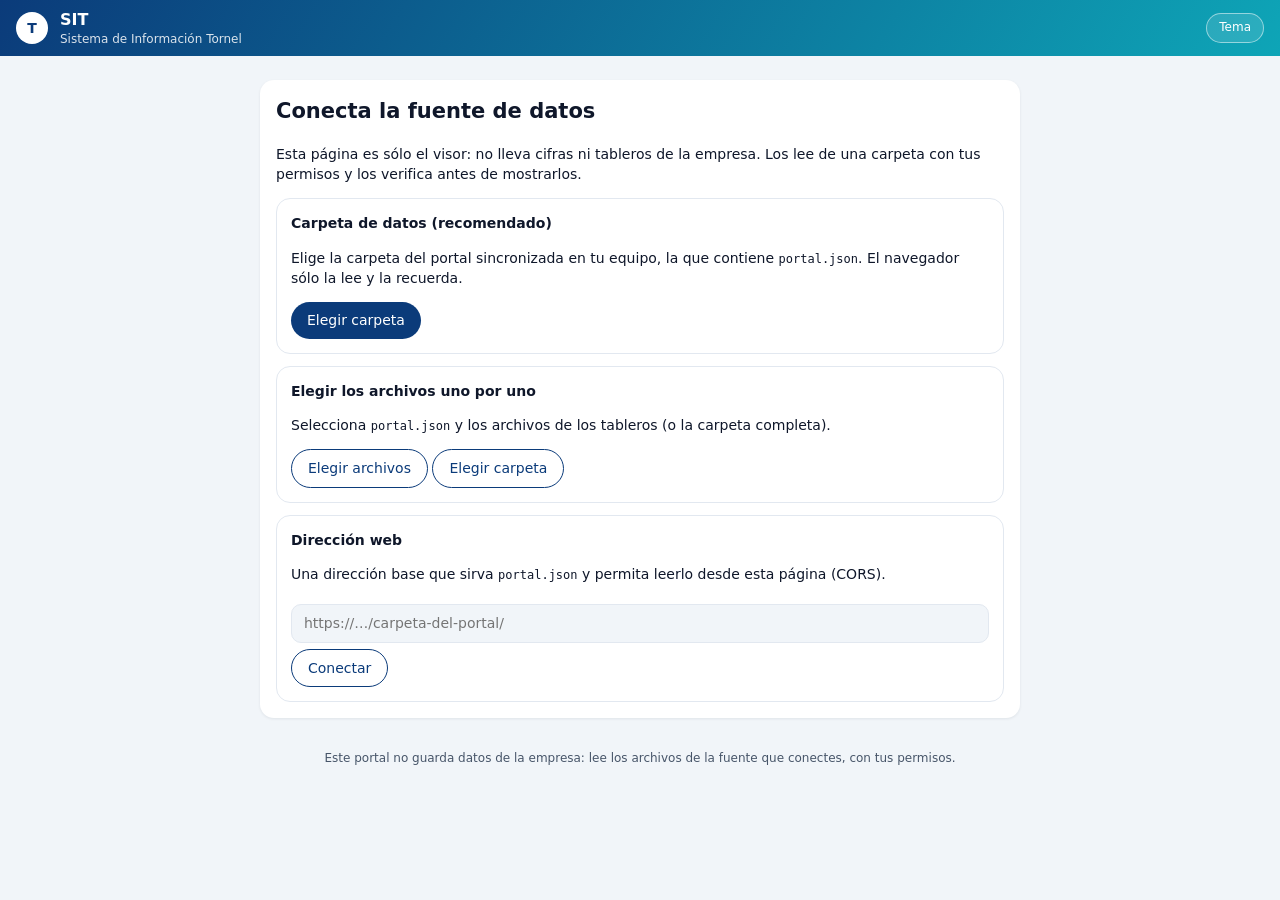
==== sitio/index.html @ 50959802 "SIT 0.1: visor estatico de tableros (kpis, lineas, barras, tablas, verificacion sha256) y sellador d" ====
<!doctype html>
<html lang="es">
<head>
<meta charset="utf-8">
<meta name="viewport" content="width=device-width, initial-scale=1">
<meta name="robots" content="noindex, nofollow">
<meta http-equiv="Content-Security-Policy" content="default-src 'self'; img-src 'self' data:; connect-src 'self' https: http://localhost:* http://127.0.0.1:*; style-src 'self'; script-src 'self'; base-uri 'none'; form-action 'none'">
<title>SIT · Sistema de Información Tornel</title>
<link rel="icon" href="data:image/svg+xml,%3Csvg xmlns='http://www.w3.org/2000/svg' viewBox='0 0 32 32'%3E%3Ccircle cx='16' cy='16' r='16' fill='%230b3b7a'/%3E%3Ctext x='16' y='22' font-size='18' font-weight='700' text-anchor='middle' fill='%23fff' font-family='sans-serif'%3ET%3C/text%3E%3C/svg%3E">
<link rel="stylesheet" href="estilo.css">
</head>
<body>
<header class="banda">
  <div class="banda-in">
    <button class="pastilla menu-btn" id="menu-btn" aria-expanded="false" aria-controls="lateral">Menú</button>
    <div class="disco" aria-hidden="true">T</div>
    <div><h1 id="marca">SIT</h1><div class="sub" id="marca-sub">Sistema de Información Tornel</div></div>
    <div class="espacio"></div>
    <button class="pastilla" id="refrescar" hidden>Actualizar</button>
    <button class="pastilla" id="cambiar" hidden>Cambiar fuente</button>
    <button class="pastilla" id="tema" aria-label="Cambiar entre tema claro y oscuro">Tema</button>
  </div>
</header>

<div class="marco" id="marco" hidden>
  <nav class="lateral" id="lateral" aria-label="Tableros"></nav>
  <main id="contenido" tabindex="-1"></main>
</div>
<main class="conectar" id="conectar" tabindex="-1"></main>

<div class="pie-pagina">Este portal no guarda datos de la empresa: lee los archivos de la fuente que conectes, con tus permisos.</div>
<script type="module" src="app.js"></script>
</body>
</html>
---- sitio/estilo.css ----
/* SIT · rampa slate, azul marino y teal; series con la paleta validada. */
:root {
  --fondo: #f1f5f9; --tarjeta: #ffffff; --tinta: #0f172a; --tinta2: #475569; --linea: #e2e8f0;
  --accion: #0b3b7a; --marca: #0ea5b7; --sombra: 0 1px 3px rgba(15, 23, 42, .08);
  --ok: #15803d; --ok-bg: #dcfce7; --warn: #b45309; --warn-bg: #fef3c7; --bad: #b91c1c; --bad-bg: #fee2e2;
  --na: #64748b; --na-bg: #e2e8f0;
  --s1: #2a78d6; --s2: #eb6834; --s3: #1baf7a; --s4: #eda100; --s5: #e87ba4; --s6: #008300; --s7: #6250d6; --s8: #e34948;
  --mono: ui-monospace, SFMono-Regular, Menlo, Consolas, monospace;
}
:root[data-theme="dark"] {
  --fondo: #0b1220; --tarjeta: #0f172a; --tinta: #f1f5f9; --tinta2: #94a3b8; --linea: #1e293b;
  --accion: #60a5fa; --sombra: 0 1px 3px rgba(0, 0, 0, .5);
  --ok: #4ade80; --ok-bg: #14532d; --warn: #fbbf24; --warn-bg: #451a03; --bad: #f87171; --bad-bg: #450a0a;
  --na: #94a3b8; --na-bg: #1e293b;
  --s1: #3987e5; --s2: #d95926; --s3: #199e70; --s4: #c98500; --s5: #d55181; --s6: #008300; --s7: #9085e9; --s8: #e66767;
}
@media (prefers-color-scheme: dark) {
  :root:not([data-theme="light"]) {
    --fondo: #0b1220; --tarjeta: #0f172a; --tinta: #f1f5f9; --tinta2: #94a3b8; --linea: #1e293b;
    --accion: #60a5fa; --sombra: 0 1px 3px rgba(0, 0, 0, .5);
    --ok: #4ade80; --ok-bg: #14532d; --warn: #fbbf24; --warn-bg: #451a03; --bad: #f87171; --bad-bg: #450a0a;
    --na: #94a3b8; --na-bg: #1e293b;
    --s1: #3987e5; --s2: #d95926; --s3: #199e70; --s4: #c98500; --s5: #d55181; --s6: #008300; --s7: #9085e9; --s8: #e66767;
  }
}

* { box-sizing: border-box; }
html, body { margin: 0; }
body { background: var(--fondo); color: var(--tinta); font: 14px/1.45 system-ui, -apple-system, "Segoe UI", Roboto, sans-serif; }
button, input, select { font: inherit; color: inherit; }
a { color: var(--accion); }
[hidden] { display: none !important; }

/* encabezado */
.banda { background: linear-gradient(120deg, #0b3b7a, #0ea5b7); color: #fff; padding: 0 16px; }
.banda-in { max-width: 1400px; margin: 0 auto; height: 56px; display: flex; align-items: center; gap: 12px; }
.disco { width: 32px; height: 32px; border-radius: 50%; background: #fff; color: #0b3b7a; display: grid; place-items: center; font-weight: 800; flex: none; }
.banda h1 { font-size: 16px; margin: 0; font-weight: 700; }
.banda .sub { font-size: 12px; opacity: .85; }
.banda .espacio { flex: 1; }
.pastilla { border: 1px solid rgba(255, 255, 255, .5); background: rgba(255, 255, 255, .12); color: #fff; padding: 5px 12px; border-radius: 999px; cursor: pointer; font-size: 12px; }
.pastilla:hover { background: rgba(255, 255, 255, .22); }
.menu-btn { display: none; }

/* estructura */
.marco { max-width: 1400px; margin: 0 auto; display: grid; grid-template-columns: 260px 1fr; gap: 16px; padding: 16px; align-items: start; }
nav.lateral { background: var(--tarjeta); border-radius: 14px; box-shadow: var(--sombra); padding: 10px; position: sticky; top: 12px; max-height: calc(100vh - 24px); overflow: auto; }
nav.lateral h2 { font-size: 11px; letter-spacing: .06em; text-transform: uppercase; color: var(--tinta2); margin: 12px 8px 4px; }
nav.lateral a { display: block; padding: 7px 10px; border-radius: 10px; color: var(--tinta); text-decoration: none; }
nav.lateral a:hover { background: var(--fondo); }
nav.lateral a[aria-current="page"] { background: var(--accion); color: #fff; }
nav.lateral input { width: 100%; padding: 7px 10px; border: 1px solid var(--linea); border-radius: 20px; background: var(--fondo); margin-bottom: 4px; }
main { min-width: 0; }
main:focus { outline: none; }

/* tarjetas y bloques */
.tarjeta { background: var(--tarjeta); border-radius: 14px; box-shadow: var(--sombra); padding: 16px; margin-bottom: 16px; }
.tarjeta h3 { margin: 0 0 10px; font-size: 14px; }
.titulo-tab { margin: 0 0 2px; font-size: 22px; }
.sub-tab { color: var(--tinta2); margin: 0 0 14px; }
.fila-chips { display: flex; flex-wrap: wrap; gap: 6px; margin-bottom: 14px; }
.chip { border-radius: 20px; padding: 2px 10px; font-size: 12px; background: var(--na-bg); color: var(--na); }
.chip.ok { background: var(--ok-bg); color: var(--ok); } .chip.warn { background: var(--warn-bg); color: var(--warn); } .chip.bad { background: var(--bad-bg); color: var(--bad); }

.kpis { display: grid; grid-template-columns: repeat(auto-fit, minmax(190px, 1fr)); gap: 12px; margin-bottom: 16px; }
.kpi { background: var(--tarjeta); border-radius: 14px; box-shadow: var(--sombra); padding: 14px 16px; border-left: 4px solid var(--na); }
.kpi.ok { border-left-color: var(--ok); } .kpi.warn { border-left-color: var(--warn); } .kpi.bad { border-left-color: var(--bad); }
.kpi .et { font-size: 11px; letter-spacing: .06em; text-transform: uppercase; color: var(--tinta2); }
.kpi .val { font-size: 28px; font-weight: 700; margin: 2px 0; font-variant-numeric: tabular-nums; }
.kpi .pie { font-size: 12px; color: var(--tinta2); display: flex; gap: 8px; flex-wrap: wrap; }
.delta.ok { color: var(--ok); } .delta.bad { color: var(--bad); } .delta.na { color: var(--tinta2); }

.rejilla { display: grid; grid-template-columns: repeat(2, minmax(0, 1fr)); gap: 16px; }
.rejilla { margin-bottom: 16px; }
.rejilla > .tarjeta { margin-bottom: 0; }
.ancho { grid-column: 1 / -1; }
.graf-caja { width: 100%; min-width: 0; }
svg.graf { display: block; max-width: 100%; height: auto; }
svg.graf text { fill: var(--tinta2); font-size: 12px; }
svg.graf .rej { stroke: var(--linea); stroke-width: 1; }
svg.graf .cero { stroke: var(--tinta2); stroke-width: 1; }
.leyenda { display: flex; flex-wrap: wrap; gap: 12px; margin-top: 6px; font-size: 12px; color: var(--tinta2); }
.leyenda i { display: inline-block; width: 10px; height: 10px; border-radius: 3px; margin-right: 5px; vertical-align: -1px; }

.tabla-caja { overflow: auto; max-height: 520px; border: 1px solid var(--linea); border-radius: 10px; }
table { border-collapse: collapse; width: 100%; font-variant-numeric: tabular-nums; }
th, td { padding: 6px 10px; border-bottom: 1px solid var(--linea); text-align: left; white-space: nowrap; }
th { position: sticky; top: 0; background: var(--tarjeta); cursor: pointer; font-size: 12px; user-select: none; }
th[aria-sort="ascending"]::after { content: " ▲"; } th[aria-sort="descending"]::after { content: " ▼"; }
td.num, th.num { text-align: right; }
.tabla-barra { display: flex; gap: 8px; align-items: center; margin-bottom: 8px; }
.tabla-barra input { padding: 6px 12px; border: 1px solid var(--linea); border-radius: 20px; background: var(--fondo); min-width: 200px; }
.mas { margin-top: 8px; }
.estado-celda { border-radius: 20px; padding: 1px 8px; font-size: 12px; }
.estado-celda.ok { background: var(--ok-bg); color: var(--ok); } .estado-celda.warn { background: var(--warn-bg); color: var(--warn); } .estado-celda.bad { background: var(--bad-bg); color: var(--bad); }
.texto p { margin: 0 0 8px; }

/* conexión */
.conectar { max-width: 760px; margin: 24px auto; }
.conectar .opcion { border: 1px solid var(--linea); border-radius: 14px; padding: 14px; margin-top: 12px; }
.conectar .opcion h4 { margin: 0 0 4px; }
.boton { background: var(--accion); color: #fff; border: 0; border-radius: 999px; padding: 8px 16px; cursor: pointer; }
.boton.sec { background: transparent; color: var(--accion); border: 1px solid var(--accion); }
.conectar input[type="text"], .conectar input[type="url"] { width: 100%; padding: 8px 12px; border: 1px solid var(--linea); border-radius: 10px; background: var(--fondo); margin: 6px 0; }
.aviso { border-radius: 10px; padding: 10px 14px; margin-bottom: 12px; }
.aviso.bad { background: var(--bad-bg); color: var(--bad); } .aviso.warn { background: var(--warn-bg); color: var(--warn); }
i.c1 { background: var(--s1); } i.c2 { background: var(--s2); } i.c3 { background: var(--s3); }
i.c4 { background: var(--s4); } i.c5 { background: var(--s5); } i.c6 { background: var(--s6); } i.c7 { background: var(--s7); } i.c8 { background: var(--s8); }
.graf-rel { position: relative; }
.graf-pie { display: flex; justify-content: space-between; align-items: flex-start; gap: 12px; flex-wrap: wrap; margin-top: 6px; }
.graf-pie .leyenda { margin-top: 0; }
.boton.chico { padding: 3px 12px; font-size: 12px; }
svg.graf .guia { fill: var(--tinta2); opacity: .14; pointer-events: none; }
svg.graf .zona { fill: transparent; outline: none; cursor: crosshair; }
svg.graf .zona:focus-visible { stroke: var(--accion); stroke-width: 2; }
svg.graf .punto { stroke: var(--tarjeta); stroke-width: 2; pointer-events: none; }
svg.graf .barra { pointer-events: none; }
.tip { position: absolute; z-index: 2; pointer-events: none; background: var(--tarjeta); color: var(--tinta); border: 1px solid var(--linea); border-radius: 10px; box-shadow: 0 4px 14px rgba(15, 23, 42, .22); padding: 8px 10px; font-size: 12px; min-width: 130px; }
.tip-x { color: var(--tinta2); margin-bottom: 4px; }
.tip-fila { display: flex; align-items: center; gap: 8px; line-height: 1.6; }
.tip-fila strong { font-size: 13px; font-variant-numeric: tabular-nums; }
.tip-fila span { color: var(--tinta2); }
i.linea { width: 14px; height: 3px; border-radius: 2px; vertical-align: middle; }
.tip-fila i { display: inline-block; flex: none; }
.bloque { display: inline-block; }
.sin-margen { margin-top: 0; }
.relleno { padding: 8px; }
.kpi.enlace { text-decoration: none; color: inherit; display: block; }
.kpi.enlace:hover { box-shadow: 0 2px 8px rgba(15, 23, 42, .18); }
.kpi .val.chico { font-size: 18px; }
.pie-pagina { text-align: center; color: var(--tinta2); font-size: 12px; padding: 8px 16px 24px; }
code { font-family: var(--mono); font-size: 12px; }

@media (max-width: 860px) {
  .marco { grid-template-columns: 1fr; padding: 12px; }
  nav.lateral { position: static; max-height: none; display: none; }
  nav.lateral.abierto { display: block; }
  .menu-btn { display: inline-block; }
  .banda-in { height: auto; min-height: 56px; flex-wrap: wrap; padding: 8px 0; row-gap: 6px; }
  .banda-in > div:not(.disco):not(.espacio) { flex: 1 1 140px; min-width: 0; }
  .banda h1, .banda .sub { overflow: hidden; text-overflow: ellipsis; white-space: nowrap; }
  .banda .espacio { display: none; }
  .rejilla { grid-template-columns: 1fr; }
  .kpi .val { font-size: 24px; }
}
@media print { .banda, nav.lateral, .pie-pagina { display: none; } .marco { display: block; } body { background: #fff; } }

/* grupos de KPI, total con franja, detalle y NA */
.grupo-kpis { margin-bottom: 16px; }
.grupo-kpis > h3 { margin: 0 0 2px; font-size: 16px; }
.grupo-kpis > .kpis { margin-bottom: 0; }
.kpi .val.na { color: var(--tinta2); font-size: 22px; }
.total { background: var(--tarjeta); border-radius: 14px; box-shadow: var(--sombra); padding: 12px 16px; margin: 8px 0 12px; }
.total-cab { display: flex; align-items: baseline; gap: 12px; flex-wrap: wrap; }
.total-cab .et { font-size: 11px; letter-spacing: .06em; text-transform: uppercase; color: var(--tinta2); }
.total-val { font-size: 24px; font-variant-numeric: tabular-nums; }
.franja { position: relative; display: flex; gap: 2px; height: 10px; margin-top: 8px; }
.franja .tramo { height: 100%; flex-basis: 0; border-radius: 3px; background: var(--na-bg); }
.franja .tramo.ok { background: var(--ok); } .franja .tramo.warn { background: var(--warn); } .franja .tramo.bad { background: var(--bad); }
.franja .marca { position: absolute; top: -4px; width: 4px; height: 18px; margin-left: -2px; border-radius: 2px; background: var(--tinta); box-shadow: 0 0 0 2px var(--tarjeta); }
.detalle { list-style: none; margin: 8px 0 0; padding: 8px 0 0; border-top: 1px solid var(--linea); font-size: 12px; }
.detalle li { display: flex; gap: 8px; align-items: baseline; padding: 1px 0; }
.detalle li > span:first-child { flex: 1; color: var(--tinta2); }
.detalle strong { font-variant-numeric: tabular-nums; }
.detalle .meta-det { color: var(--tinta2); }
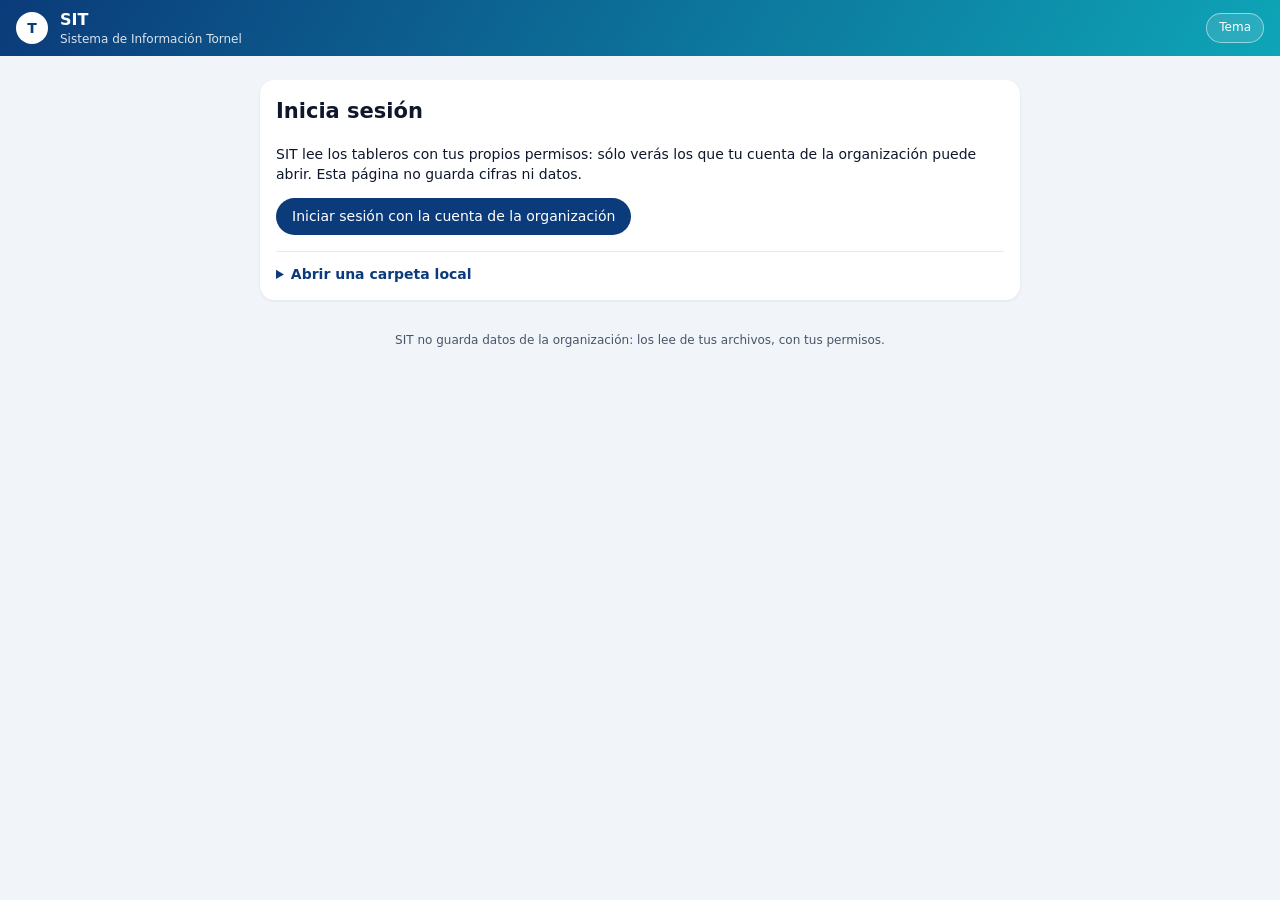
==== commit 3b8e4680: "SIT 0.2: inicio de sesion con PKCE, lectura de archivos por Graph, catalogo con tableros visibles po" ====
--- a/sitio/index.html
+++ b/sitio/index.html
@@ -4,7 +4,7 @@
 <meta charset="utf-8">
 <meta name="viewport" content="width=device-width, initial-scale=1">
 <meta name="robots" content="noindex, nofollow">
-<meta http-equiv="Content-Security-Policy" content="default-src 'self'; img-src 'self' data:; connect-src 'self' https: http://localhost:* http://127.0.0.1:*; style-src 'self'; script-src 'self'; base-uri 'none'; form-action 'none'">
+<meta http-equiv="Content-Security-Policy" content="default-src 'self'; img-src 'self' data:; connect-src 'self' https://login.microsoftonline.com https://graph.microsoft.com https://*.sharepoint.com http://localhost:* http://127.0.0.1:*; style-src 'self'; script-src 'self'; base-uri 'none'; form-action 'none'">
 <title>SIT · Sistema de Información Tornel</title>
 <link rel="icon" href="data:image/svg+xml,%3Csvg xmlns='http://www.w3.org/2000/svg' viewBox='0 0 32 32'%3E%3Ccircle cx='16' cy='16' r='16' fill='%230b3b7a'/%3E%3Ctext x='16' y='22' font-size='18' font-weight='700' text-anchor='middle' fill='%23fff' font-family='sans-serif'%3ET%3C/text%3E%3C/svg%3E">
 <link rel="stylesheet" href="estilo.css">
@@ -28,7 +28,7 @@
 </div>
 <main class="conectar" id="conectar" tabindex="-1"></main>
 
-<div class="pie-pagina">Este portal no guarda datos de la empresa: lee los archivos de la fuente que conectes, con tus permisos.</div>
+<div class="pie-pagina">SIT no guarda datos de la organización: los lee de tus archivos, con tus permisos.</div>
 <script type="module" src="app.js"></script>
 </body>
 </html>
--- a/sitio/estilo.css
+++ b/sitio/estilo.css
@@ -163,3 +163,15 @@
 .detalle li > span:first-child { flex: 1; color: var(--tinta2); }
 .detalle strong { font-variant-numeric: tabular-nums; }
 .detalle .meta-det { color: var(--tinta2); }
+
+/* inicio de sesión y página de tablero embebido */
+.acciones { display: flex; flex-wrap: wrap; gap: 10px; margin: 12px 0 16px; }
+details.otras { border-top: 1px solid var(--linea); padding-top: 12px; }
+details.otras > summary { cursor: pointer; color: var(--accion); font-weight: 600; }
+.chip-banda { border: 1px solid rgba(255, 255, 255, .45); border-radius: 999px; padding: 3px 12px; font-size: 12px; background: rgba(255, 255, 255, .12); color: #fff; white-space: nowrap; }
+body.pagina-ver { display: flex; flex-direction: column; min-height: 100vh; }
+body.pagina-ver .banda { flex: none; }
+.ver-estado { max-width: 760px; width: 100%; margin: 24px auto; padding: 0 16px; }
+.ver-estado progress { width: 100%; height: 10px; accent-color: var(--accion); }
+#marco { flex: 1 1 auto; width: 100%; border: 0; background: #fff; min-height: calc(100vh - 56px); }
+@media (max-width: 860px) { body.pagina-ver .banda-in { height: auto; min-height: 56px; flex-wrap: wrap; padding: 8px 0; row-gap: 6px; } body.pagina-ver .banda .espacio { display: none; } }
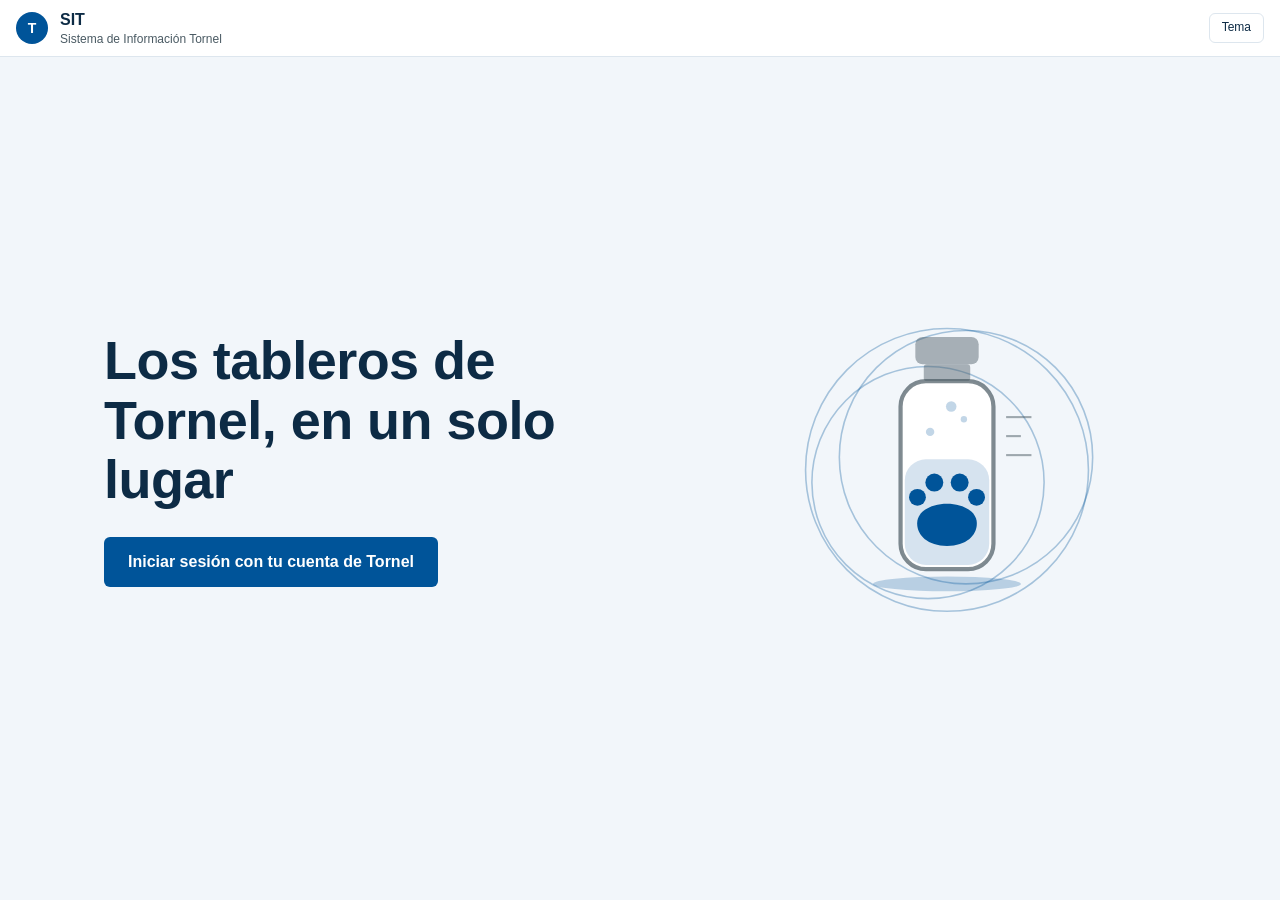
==== commit d070682f: "SIT 0.4.2: landing sin textos explicativos (titulo, boton e ilustracion), sin pie ni bloque de carpe" ====
--- a/sitio/index.html
+++ b/sitio/index.html
@@ -18,6 +18,7 @@
     <div class="espacio"></div>
     <button class="pastilla" id="refrescar" hidden>Actualizar</button>
     <button class="pastilla" id="cambiar" hidden>Cambiar fuente</button>
+    <button class="pastilla" id="olvidar" hidden>Olvidar este equipo</button>
     <button class="pastilla" id="tema" aria-label="Cambiar entre tema claro y oscuro">Tema</button>
   </div>
 </header>
@@ -28,7 +29,6 @@
 </div>
 <main class="conectar" id="conectar" tabindex="-1"></main>
 
-<div class="pie-pagina">SIT no guarda datos de la organización: los lee de tus archivos, con tus permisos.</div>
 <script type="module" src="app.js"></script>
 </body>
 </html>
--- a/sitio/estilo.css
+++ b/sitio/estilo.css
@@ -1,23 +1,23 @@
 /* SIT · rampa slate, azul marino y teal; series con la paleta validada. */
 :root {
-  --fondo: #f1f5f9; --tarjeta: #ffffff; --tinta: #0f172a; --tinta2: #475569; --linea: #e2e8f0;
-  --accion: #0b3b7a; --marca: #0ea5b7; --sombra: 0 1px 3px rgba(15, 23, 42, .08);
+  --fondo: #f2f6fa; --tarjeta: #ffffff; --tinta: #0d2b45; --tinta2: #4a5a63; --linea: #dde6ee;
+  --accion: #005499; --marca: #30a8d8; --sombra: 0 1px 3px rgba(15, 23, 42, .08);
   --ok: #15803d; --ok-bg: #dcfce7; --warn: #b45309; --warn-bg: #fef3c7; --bad: #b91c1c; --bad-bg: #fee2e2;
   --na: #64748b; --na-bg: #e2e8f0;
   --s1: #2a78d6; --s2: #eb6834; --s3: #1baf7a; --s4: #eda100; --s5: #e87ba4; --s6: #008300; --s7: #6250d6; --s8: #e34948;
   --mono: ui-monospace, SFMono-Regular, Menlo, Consolas, monospace;
 }
 :root[data-theme="dark"] {
-  --fondo: #0b1220; --tarjeta: #0f172a; --tinta: #f1f5f9; --tinta2: #94a3b8; --linea: #1e293b;
-  --accion: #60a5fa; --sombra: 0 1px 3px rgba(0, 0, 0, .5);
+  --fondo: #091826; --tarjeta: #0e2235; --tinta: #ecf3f9; --tinta2: #9fb4c4; --linea: #1a3349;
+  --accion: #5ab0ee; --marca: #48c0f0; --sombra: 0 1px 3px rgba(0, 0, 0, .5);
   --ok: #4ade80; --ok-bg: #14532d; --warn: #fbbf24; --warn-bg: #451a03; --bad: #f87171; --bad-bg: #450a0a;
   --na: #94a3b8; --na-bg: #1e293b;
   --s1: #3987e5; --s2: #d95926; --s3: #199e70; --s4: #c98500; --s5: #d55181; --s6: #008300; --s7: #9085e9; --s8: #e66767;
 }
 @media (prefers-color-scheme: dark) {
   :root:not([data-theme="light"]) {
-    --fondo: #0b1220; --tarjeta: #0f172a; --tinta: #f1f5f9; --tinta2: #94a3b8; --linea: #1e293b;
-    --accion: #60a5fa; --sombra: 0 1px 3px rgba(0, 0, 0, .5);
+    --fondo: #091826; --tarjeta: #0e2235; --tinta: #ecf3f9; --tinta2: #9fb4c4; --linea: #1a3349;
+    --accion: #5ab0ee; --marca: #48c0f0; --sombra: 0 1px 3px rgba(0, 0, 0, .5);
     --ok: #4ade80; --ok-bg: #14532d; --warn: #fbbf24; --warn-bg: #451a03; --bad: #f87171; --bad-bg: #450a0a;
     --na: #94a3b8; --na-bg: #1e293b;
     --s1: #3987e5; --s2: #d95926; --s3: #199e70; --s4: #c98500; --s5: #d55181; --s6: #008300; --s7: #9085e9; --s8: #e66767;
@@ -26,26 +26,26 @@
 
 * { box-sizing: border-box; }
 html, body { margin: 0; }
-body { background: var(--fondo); color: var(--tinta); font: 14px/1.45 system-ui, -apple-system, "Segoe UI", Roboto, sans-serif; }
+body { background: var(--fondo); color: var(--tinta); font: 14px/1.45 Lato, "Helvetica Neue", Helvetica, Arial, sans-serif; }
 button, input, select { font: inherit; color: inherit; }
 a { color: var(--accion); }
 [hidden] { display: none !important; }
 
 /* encabezado */
-.banda { background: linear-gradient(120deg, #0b3b7a, #0ea5b7); color: #fff; padding: 0 16px; }
+.banda { background: var(--tarjeta); color: var(--tinta); border-bottom: 1px solid var(--linea); padding: 0 16px; }
 .banda-in { max-width: 1400px; margin: 0 auto; height: 56px; display: flex; align-items: center; gap: 12px; }
-.disco { width: 32px; height: 32px; border-radius: 50%; background: #fff; color: #0b3b7a; display: grid; place-items: center; font-weight: 800; flex: none; }
+.disco { width: 32px; height: 32px; border-radius: 50%; background: var(--accion); color: var(--tarjeta); display: grid; place-items: center; font-weight: 800; flex: none; }
 .banda h1 { font-size: 16px; margin: 0; font-weight: 700; }
 .banda .sub { font-size: 12px; opacity: .85; }
 .banda .espacio { flex: 1; }
-.pastilla { border: 1px solid rgba(255, 255, 255, .5); background: rgba(255, 255, 255, .12); color: #fff; padding: 5px 12px; border-radius: 999px; cursor: pointer; font-size: 12px; }
+.pastilla { border: 1px solid rgba(255, 255, 255, .5); background: rgba(255, 255, 255, .12); color: #fff; padding: 5px 12px; border-radius: 6px; cursor: pointer; font-size: 12px; }
 .pastilla:hover { background: rgba(255, 255, 255, .22); }
 .menu-btn { display: none; }
 
 /* estructura */
 .marco { max-width: 1400px; margin: 0 auto; display: grid; grid-template-columns: 260px 1fr; gap: 16px; padding: 16px; align-items: start; }
-nav.lateral { background: var(--tarjeta); border-radius: 14px; box-shadow: var(--sombra); padding: 10px; position: sticky; top: 12px; max-height: calc(100vh - 24px); overflow: auto; }
-nav.lateral h2 { font-size: 11px; letter-spacing: .06em; text-transform: uppercase; color: var(--tinta2); margin: 12px 8px 4px; }
+nav.lateral { background: var(--tarjeta); border-radius: 14px; border: 1px solid var(--linea); padding: 10px; position: sticky; top: 12px; max-height: calc(100vh - 24px); overflow: auto; }
+nav.lateral h2 { font-size: 12px; font-weight: 700; color: var(--tinta2); margin: 14px 8px 4px; }
 nav.lateral a { display: block; padding: 7px 10px; border-radius: 10px; color: var(--tinta); text-decoration: none; }
 nav.lateral a:hover { background: var(--fondo); }
 nav.lateral a[aria-current="page"] { background: var(--accion); color: #fff; }
@@ -54,7 +54,7 @@
 main:focus { outline: none; }
 
 /* tarjetas y bloques */
-.tarjeta { background: var(--tarjeta); border-radius: 14px; box-shadow: var(--sombra); padding: 16px; margin-bottom: 16px; }
+.tarjeta { background: var(--tarjeta); border-radius: 14px; border: 1px solid var(--linea); padding: 16px; margin-bottom: 16px; }
 .tarjeta h3 { margin: 0 0 10px; font-size: 14px; }
 .titulo-tab { margin: 0 0 2px; font-size: 22px; }
 .sub-tab { color: var(--tinta2); margin: 0 0 14px; }
@@ -63,9 +63,9 @@
 .chip.ok { background: var(--ok-bg); color: var(--ok); } .chip.warn { background: var(--warn-bg); color: var(--warn); } .chip.bad { background: var(--bad-bg); color: var(--bad); }
 
 .kpis { display: grid; grid-template-columns: repeat(auto-fit, minmax(190px, 1fr)); gap: 12px; margin-bottom: 16px; }
-.kpi { background: var(--tarjeta); border-radius: 14px; box-shadow: var(--sombra); padding: 14px 16px; border-left: 4px solid var(--na); }
+.kpi { background: var(--tarjeta); border-radius: 10px; border: 1px solid var(--linea); padding: 14px 16px; border-left: 4px solid var(--na); }
 .kpi.ok { border-left-color: var(--ok); } .kpi.warn { border-left-color: var(--warn); } .kpi.bad { border-left-color: var(--bad); }
-.kpi .et { font-size: 11px; letter-spacing: .06em; text-transform: uppercase; color: var(--tinta2); }
+.kpi .et { font-size: 13px; font-weight: 500; color: var(--tinta2); }
 .kpi .val { font-size: 28px; font-weight: 700; margin: 2px 0; font-variant-numeric: tabular-nums; }
 .kpi .pie { font-size: 12px; color: var(--tinta2); display: flex; gap: 8px; flex-wrap: wrap; }
 .delta.ok { color: var(--ok); } .delta.bad { color: var(--bad); } .delta.na { color: var(--tinta2); }
@@ -96,10 +96,10 @@
 .texto p { margin: 0 0 8px; }
 
 /* conexión */
-.conectar { max-width: 760px; margin: 24px auto; }
+.conectar { width: 100%; }
 .conectar .opcion { border: 1px solid var(--linea); border-radius: 14px; padding: 14px; margin-top: 12px; }
 .conectar .opcion h4 { margin: 0 0 4px; }
-.boton { background: var(--accion); color: #fff; border: 0; border-radius: 999px; padding: 8px 16px; cursor: pointer; }
+.boton { background: var(--accion); color: #fff; border: 0; border-radius: 6px; padding: 8px 16px; cursor: pointer; }
 .boton.sec { background: transparent; color: var(--accion); border: 1px solid var(--accion); }
 .conectar input[type="text"], .conectar input[type="url"] { width: 100%; padding: 8px 12px; border: 1px solid var(--linea); border-radius: 10px; background: var(--fondo); margin: 6px 0; }
 .aviso { border-radius: 10px; padding: 10px 14px; margin-bottom: 12px; }
@@ -150,9 +150,9 @@
 .grupo-kpis > h3 { margin: 0 0 2px; font-size: 16px; }
 .grupo-kpis > .kpis { margin-bottom: 0; }
 .kpi .val.na { color: var(--tinta2); font-size: 22px; }
-.total { background: var(--tarjeta); border-radius: 14px; box-shadow: var(--sombra); padding: 12px 16px; margin: 8px 0 12px; }
+.total { background: var(--tarjeta); border-radius: 14px; border: 1px solid var(--linea); padding: 12px 16px; margin: 8px 0 12px; }
 .total-cab { display: flex; align-items: baseline; gap: 12px; flex-wrap: wrap; }
-.total-cab .et { font-size: 11px; letter-spacing: .06em; text-transform: uppercase; color: var(--tinta2); }
+.total-cab .et { font-size: 13px; font-weight: 500; color: var(--tinta2); }
 .total-val { font-size: 24px; font-variant-numeric: tabular-nums; }
 .franja { position: relative; display: flex; gap: 2px; height: 10px; margin-top: 8px; }
 .franja .tramo { height: 100%; flex-basis: 0; border-radius: 3px; background: var(--na-bg); }
@@ -175,3 +175,69 @@
 .ver-estado progress { width: 100%; height: 10px; accent-color: var(--accion); }
 #marco { flex: 1 1 auto; width: 100%; border: 0; background: #fff; min-height: calc(100vh - 56px); }
 @media (max-width: 860px) { body.pagina-ver .banda-in { height: auto; min-height: 56px; flex-wrap: wrap; padding: 8px 0; row-gap: 6px; } body.pagina-ver .banda .espacio { display: none; } }
+
+nav.lateral:empty { display: none; }
+
+/* landing de inicio de sesión */
+.landing { max-width: 1120px; margin: 0 auto; padding: 56px 24px 32px; min-height: calc(100vh - 120px); display: flex; flex-direction: column; justify-content: center; }
+.landing-hero { display: grid; grid-template-columns: minmax(0, 1.1fr) minmax(0, .9fr); gap: 56px; align-items: center; }
+.landing-titulo { margin: 0 0 14px; font-size: clamp(32px, 4.6vw, 54px); line-height: 1.1; font-weight: 700; letter-spacing: -.01em; }
+.boton.grande { padding: 13px 24px; font-size: 16px; font-weight: 600; }
+.landing .acciones { margin: 28px 0 0; }
+.landing details.otras { margin-top: 56px; max-width: 760px; }
+
+@media (max-width: 860px) {
+  .landing { padding: 32px 16px 24px; }
+  .landing-hero { grid-template-columns: 1fr; gap: 32px; }
+  .boton.grande { width: 100%; }
+}
+
+/* identidad por gerencia: acento, encabezado e ilustración */
+body { --acento: var(--accion); }
+[data-gerencia="comercial"] { --acento: var(--s1); }
+[data-gerencia="operaciones"] { --acento: var(--s2); }
+[data-gerencia="calidad"] { --acento: var(--s3); }
+[data-gerencia="finanzas"] { --acento: var(--s6); }
+[data-gerencia="compras"] { --acento: var(--s4); }
+[data-gerencia="planeacion"] { --acento: var(--s7); }
+[data-gerencia="rrhh"] { --acento: var(--s5); }
+[data-gerencia="sistemas"] { --acento: var(--marca); }
+[data-gerencia="direccion"] { --acento: var(--accion); }
+.hero-gerencia { display: grid; grid-template-columns: minmax(0, 1fr) minmax(0, 340px); gap: 24px; align-items: center; margin-bottom: 20px; padding: 20px 24px; border-radius: 14px; border: 1px solid var(--linea); border-left: 6px solid var(--acento); background: color-mix(in srgb, var(--acento) 9%, var(--tarjeta)); }
+.hero-nombre { margin: 0 0 4px; font-size: clamp(26px, 3.4vw, 34px); line-height: 1.1; font-weight: 700; }
+.hero-lema { margin: 0 0 10px; font-size: 17px; color: var(--tinta2); }
+.hero-sesion { margin: 0; font-size: 13px; color: var(--tinta2); }
+.g-arte { width: 100%; height: auto; max-height: 180px; }
+.g-acento { fill: var(--acento); } .g-suave { fill: var(--acento); fill-opacity: .24; } .g-tenue { fill: var(--tinta2); fill-opacity: .45; } .g-fondo { fill: var(--tarjeta); }
+.g-nodo { fill: var(--tarjeta); stroke: var(--acento); stroke-width: 3; }
+.g-ruta { fill: none; stroke: var(--acento); stroke-width: 3.5; stroke-linecap: round; stroke-dasharray: 2 9; }
+.g-base { stroke: var(--tinta2); stroke-opacity: .5; stroke-width: 2; }
+.g-engrane { fill: none; stroke: var(--acento); stroke-width: 8; stroke-dasharray: 7 6; }
+.g-contorno { fill: var(--tarjeta); stroke: var(--tinta2); stroke-opacity: .7; stroke-width: 4; stroke-linejoin: round; }
+.g-lupa { fill: var(--tarjeta); fill-opacity: .6; stroke: var(--acento); stroke-width: 8; }
+.g-mango { stroke: var(--acento); stroke-width: 11; stroke-linecap: round; }
+.g-palomita { fill: none; stroke: var(--acento); stroke-width: 9; stroke-linecap: round; stroke-linejoin: round; }
+.g-moneda { fill: var(--acento); stroke: var(--tarjeta); stroke-width: 2.5; } .g-moneda-b { fill-opacity: .55; }
+.g-flecha { fill: var(--acento); }
+.g-cinta { stroke: var(--tarjeta); stroke-width: 5; }
+.g-viento { stroke: var(--tinta2); stroke-opacity: .5; stroke-width: 3; stroke-linecap: round; }
+.g-hoy { stroke: var(--tinta2); stroke-width: 2; stroke-dasharray: 4 4; }
+.g-hito { fill: var(--acento); }
+.g-enlace { stroke: var(--tinta2); stroke-opacity: .5; stroke-width: 2.5; }
+nav.lateral a[aria-current="page"] { background: var(--acento); }
+.kpi.enlace:hover { border-color: var(--acento); }
+@media (max-width: 860px) { .hero-gerencia { grid-template-columns: 1fr; } .g-arte { max-height: 150px; } }
+
+.landing-imagen { display: grid; place-items: center; }
+.landing-arte { width: 100%; max-width: 380px; height: auto; }
+.g-halo { fill: var(--accion); fill-opacity: .08; }
+.g-liquido { fill: var(--accion); fill-opacity: .16; }
+
+/* encabezado plano y minimalista */
+.banda { background: var(--tarjeta); color: var(--tinta); border-bottom: 1px solid var(--linea); }
+.banda .sub { opacity: 1; color: var(--tinta2); }
+.banda .disco { background: var(--accion); color: var(--tarjeta); }
+.banda .pastilla { border: 1px solid var(--linea); background: transparent; color: var(--tinta); }
+.banda .pastilla:hover { background: var(--fondo); }
+.chip-banda { border: 1px solid var(--linea); background: var(--fondo); color: var(--tinta2); }
+.g-anillo { fill: none; stroke: var(--acento); stroke-opacity: .32; stroke-width: 1.5; }
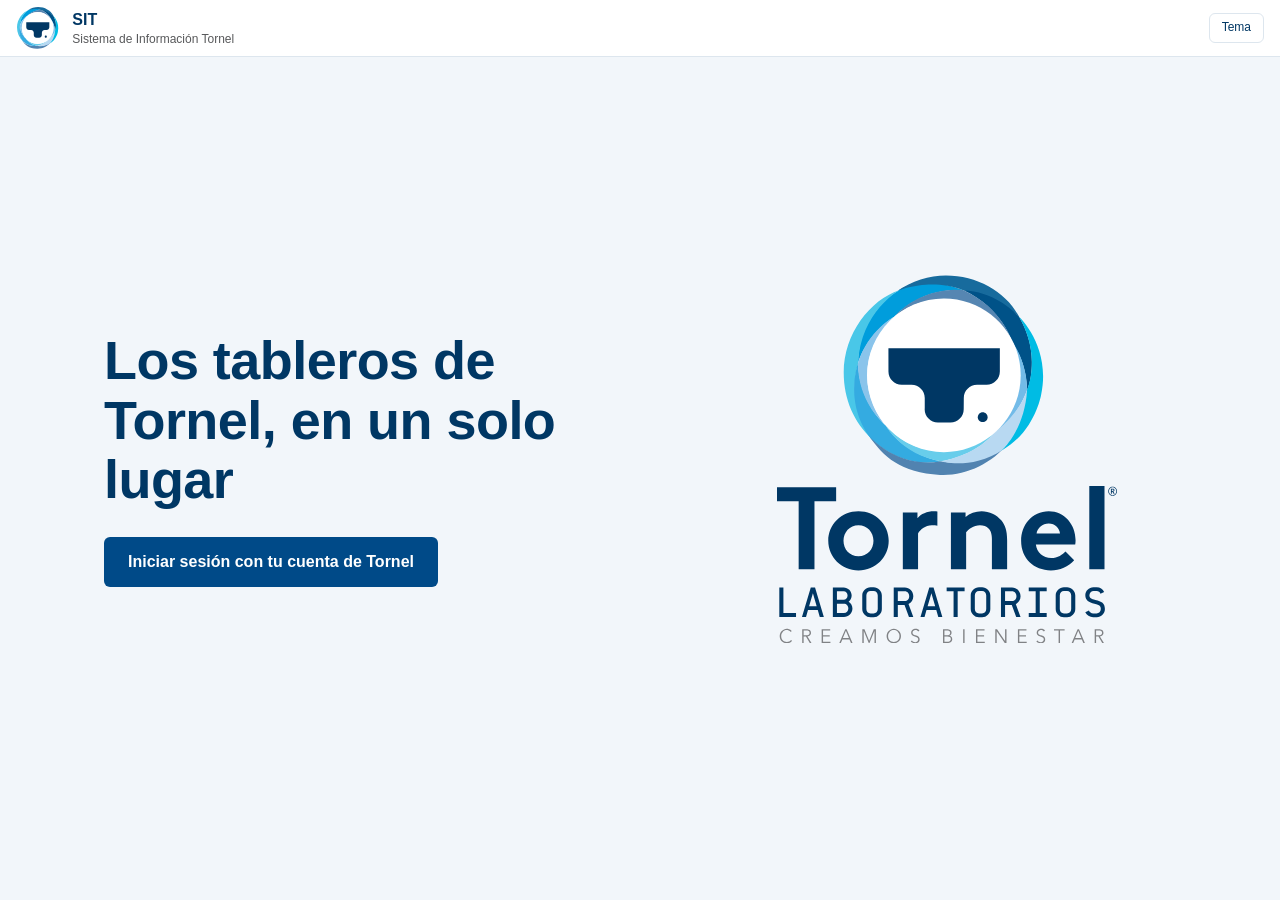
==== commit 1a9dbaec: "marca: colores, logo y tipografia del manual de identidad en el sitio (encabezado, portada y favicon" ====
--- a/sitio/index.html
+++ b/sitio/index.html
@@ -4,16 +4,18 @@
 <meta charset="utf-8">
 <meta name="viewport" content="width=device-width, initial-scale=1">
 <meta name="robots" content="noindex, nofollow">
-<meta http-equiv="Content-Security-Policy" content="default-src 'self'; img-src 'self' data:; connect-src 'self' https://login.microsoftonline.com https://graph.microsoft.com https://*.sharepoint.com http://localhost:* http://127.0.0.1:*; style-src 'self'; script-src 'self'; base-uri 'none'; form-action 'none'">
+<meta http-equiv="Content-Security-Policy" content="default-src 'self'; img-src 'self' data:; connect-src 'self' https://login.microsoftonline.com https://graph.microsoft.com https://*.sharepoint.com; style-src 'self'; script-src 'self'; base-uri 'none'; form-action 'none'">
+<meta name="referrer" content="no-referrer">
 <title>SIT · Sistema de Información Tornel</title>
-<link rel="icon" href="data:image/svg+xml,%3Csvg xmlns='http://www.w3.org/2000/svg' viewBox='0 0 32 32'%3E%3Ccircle cx='16' cy='16' r='16' fill='%230b3b7a'/%3E%3Ctext x='16' y='22' font-size='18' font-weight='700' text-anchor='middle' fill='%23fff' font-family='sans-serif'%3ET%3C/text%3E%3C/svg%3E">
+<link rel="icon" type="image/svg+xml" href="marca/tornel-isotipo.svg">
 <link rel="stylesheet" href="estilo.css">
 </head>
 <body>
 <header class="banda">
   <div class="banda-in">
     <button class="pastilla menu-btn" id="menu-btn" aria-expanded="false" aria-controls="lateral">Menú</button>
-    <div class="disco" aria-hidden="true">T</div>
+    <img class="marca-iso marca-claro" src="marca/tornel-isotipo.svg" alt="Laboratorios Tornel" width="44" height="42">
+    <img class="marca-iso marca-oscuro" src="marca/tornel-isotipo-oscuro.svg" alt="Laboratorios Tornel" width="44" height="42">
     <div><h1 id="marca">SIT</h1><div class="sub" id="marca-sub">Sistema de Información Tornel</div></div>
     <div class="espacio"></div>
     <button class="pastilla" id="refrescar" hidden>Actualizar</button>
--- a/sitio/estilo.css
+++ b/sitio/estilo.css
@@ -1,7 +1,11 @@
-/* SIT · rampa slate, azul marino y teal; series con la paleta validada. */
+/* SIT · colores del Manual de Identidad Gráfica: Pantone 2955C, 301C y 299C y Cyan; las series de datos y los estados conservan su paleta validada. */
 :root {
-  --fondo: #f2f6fa; --tarjeta: #ffffff; --tinta: #0d2b45; --tinta2: #4a5a63; --linea: #dde6ee;
-  --accion: #005499; --marca: #30a8d8; --sombra: 0 1px 3px rgba(15, 23, 42, .08);
+  --b-2955: #003764; --b-301: #004a88; --b-299: #00a1e0; --b-cian: #00aeef;
+  --fondo: #f2f6fa; --tarjeta: #ffffff; --tinta: var(--b-2955); --tinta2: #58595b; --linea: #dde6ee;
+  --accion: var(--b-301); --sobre-accion: #ffffff; --marca: var(--b-299); --sombra: 0 1px 3px rgba(15, 23, 42, .08);
+  /* acento de cada gerencia: colores ampliados del manual (185C, 021C, 211C, Violet C, 285C, 3275C, 355C) y de las submarcas */
+  --acc-comercial: #0071ce; --acc-operaciones: #ff5200; --acc-regulatorios: #410099; --acc-control: var(--b-301); --acc-calidad: #00b09b; --acc-finanzas: #00af42;
+  --acc-compras: #febd29; --acc-planeacion: #f37e7a; --acc-rrhh: #fa7fb6; --acc-sistemas: var(--b-cian); --acc-direccion: var(--b-2955);
   --ok: #15803d; --ok-bg: #dcfce7; --warn: #b45309; --warn-bg: #fef3c7; --bad: #b91c1c; --bad-bg: #fee2e2;
   --na: #64748b; --na-bg: #e2e8f0;
   --s1: #2a78d6; --s2: #eb6834; --s3: #1baf7a; --s4: #eda100; --s5: #e87ba4; --s6: #008300; --s7: #6250d6; --s8: #e34948;
@@ -9,7 +13,8 @@
 }
 :root[data-theme="dark"] {
   --fondo: #091826; --tarjeta: #0e2235; --tinta: #ecf3f9; --tinta2: #9fb4c4; --linea: #1a3349;
-  --accion: #5ab0ee; --marca: #48c0f0; --sombra: 0 1px 3px rgba(0, 0, 0, .5);
+  --accion: var(--b-cian); --sobre-accion: #00203a; --marca: var(--b-cian); --sombra: 0 1px 3px rgba(0, 0, 0, .5);
+  --acc-comercial: #73b1e4; --acc-regulatorios: #9773c7; --acc-control: #739cbe; --acc-direccion: var(--b-cian);
   --ok: #4ade80; --ok-bg: #14532d; --warn: #fbbf24; --warn-bg: #451a03; --bad: #f87171; --bad-bg: #450a0a;
   --na: #94a3b8; --na-bg: #1e293b;
   --s1: #3987e5; --s2: #d95926; --s3: #199e70; --s4: #c98500; --s5: #d55181; --s6: #008300; --s7: #9085e9; --s8: #e66767;
@@ -17,7 +22,8 @@
 @media (prefers-color-scheme: dark) {
   :root:not([data-theme="light"]) {
     --fondo: #091826; --tarjeta: #0e2235; --tinta: #ecf3f9; --tinta2: #9fb4c4; --linea: #1a3349;
-    --accion: #5ab0ee; --marca: #48c0f0; --sombra: 0 1px 3px rgba(0, 0, 0, .5);
+    --accion: var(--b-cian); --sobre-accion: #00203a; --marca: var(--b-cian); --sombra: 0 1px 3px rgba(0, 0, 0, .5);
+    --acc-comercial: #73b1e4; --acc-regulatorios: #9773c7; --acc-control: #739cbe; --acc-direccion: var(--b-cian);
     --ok: #4ade80; --ok-bg: #14532d; --warn: #fbbf24; --warn-bg: #451a03; --bad: #f87171; --bad-bg: #450a0a;
     --na: #94a3b8; --na-bg: #1e293b;
     --s1: #3987e5; --s2: #d95926; --s3: #199e70; --s4: #c98500; --s5: #d55181; --s6: #008300; --s7: #9085e9; --s8: #e66767;
@@ -26,7 +32,8 @@
 
 * { box-sizing: border-box; }
 html, body { margin: 0; }
-body { background: var(--fondo); color: var(--tinta); font: 14px/1.45 Lato, "Helvetica Neue", Helvetica, Arial, sans-serif; }
+/* tipografía del manual: secundaria (Avenir, Futura) y de apoyo (Century Gothic, Helvetica Neue); sólo se usan las instaladas en el equipo */
+body { background: var(--fondo); color: var(--tinta); font: 14px/1.45 "Avenir Next", Avenir, Futura, "Century Gothic", "Helvetica Neue", Helvetica, Arial, sans-serif; }
 button, input, select { font: inherit; color: inherit; }
 a { color: var(--accion); }
 [hidden] { display: none !important; }
@@ -34,7 +41,15 @@
 /* encabezado */
 .banda { background: var(--tarjeta); color: var(--tinta); border-bottom: 1px solid var(--linea); padding: 0 16px; }
 .banda-in { max-width: 1400px; margin: 0 auto; height: 56px; display: flex; align-items: center; gap: 12px; }
-.disco { width: 32px; height: 32px; border-radius: 50%; background: var(--accion); color: var(--tarjeta); display: grid; place-items: center; font-weight: 800; flex: none; }
+/* logo del manual: se muestra la variante clara u oscura según el tema; nunca se deforma (sólo se fija el alto) ni lleva efectos */
+.marca-iso { display: block; height: 42px; width: auto; flex: none; }
+.marca-oscuro { display: none; }
+:root[data-theme="dark"] .marca-claro { display: none; }
+:root[data-theme="dark"] .marca-oscuro { display: block; }
+@media (prefers-color-scheme: dark) {
+  :root:not([data-theme="light"]) .marca-claro { display: none; }
+  :root:not([data-theme="light"]) .marca-oscuro { display: block; }
+}
 .banda h1 { font-size: 16px; margin: 0; font-weight: 700; }
 .banda .sub { font-size: 12px; opacity: .85; }
 .banda .espacio { flex: 1; }
@@ -44,7 +59,7 @@
 
 /* estructura */
 .marco { max-width: 1400px; margin: 0 auto; display: grid; grid-template-columns: 260px 1fr; gap: 16px; padding: 16px; align-items: start; }
-nav.lateral { background: var(--tarjeta); border-radius: 14px; border: 1px solid var(--linea); padding: 10px; position: sticky; top: 12px; max-height: calc(100vh - 24px); overflow: auto; }
+nav.lateral { background: var(--tarjeta); border-radius: 14px; border: 1px solid var(--linea); padding: 10px; position: sticky; top: 12px; max-height: calc(100dvh - 24px); overflow: auto; }
 nav.lateral h2 { font-size: 12px; font-weight: 700; color: var(--tinta2); margin: 14px 8px 4px; }
 nav.lateral a { display: block; padding: 7px 10px; border-radius: 10px; color: var(--tinta); text-decoration: none; }
 nav.lateral a:hover { background: var(--fondo); }
@@ -99,7 +114,7 @@
 .conectar { width: 100%; }
 .conectar .opcion { border: 1px solid var(--linea); border-radius: 14px; padding: 14px; margin-top: 12px; }
 .conectar .opcion h4 { margin: 0 0 4px; }
-.boton { background: var(--accion); color: #fff; border: 0; border-radius: 6px; padding: 8px 16px; cursor: pointer; }
+.boton { background: var(--accion); color: var(--sobre-accion); border: 0; border-radius: 6px; padding: 8px 16px; cursor: pointer; }
 .boton.sec { background: transparent; color: var(--accion); border: 1px solid var(--accion); }
 .conectar input[type="text"], .conectar input[type="url"] { width: 100%; padding: 8px 12px; border: 1px solid var(--linea); border-radius: 10px; background: var(--fondo); margin: 6px 0; }
 .aviso { border-radius: 10px; padding: 10px 14px; margin-bottom: 12px; }
@@ -126,7 +141,6 @@
 .sin-margen { margin-top: 0; }
 .relleno { padding: 8px; }
 .kpi.enlace { text-decoration: none; color: inherit; display: block; }
-.kpi.enlace:hover { box-shadow: 0 2px 8px rgba(15, 23, 42, .18); }
 .kpi .val.chico { font-size: 18px; }
 .pie-pagina { text-align: center; color: var(--tinta2); font-size: 12px; padding: 8px 16px 24px; }
 code { font-family: var(--mono); font-size: 12px; }
@@ -140,7 +154,7 @@
   .banda-in > div:not(.disco):not(.espacio) { flex: 1 1 140px; min-width: 0; }
   .banda h1, .banda .sub { overflow: hidden; text-overflow: ellipsis; white-space: nowrap; }
   .banda .espacio { display: none; }
-  .rejilla { grid-template-columns: 1fr; }
+  .rejilla { grid-template-columns: minmax(0, 1fr); }
   .kpi .val { font-size: 24px; }
 }
 @media print { .banda, nav.lateral, .pie-pagina { display: none; } .marco { display: block; } body { background: #fff; } }
@@ -157,7 +171,7 @@
 .franja { position: relative; display: flex; gap: 2px; height: 10px; margin-top: 8px; }
 .franja .tramo { height: 100%; flex-basis: 0; border-radius: 3px; background: var(--na-bg); }
 .franja .tramo.ok { background: var(--ok); } .franja .tramo.warn { background: var(--warn); } .franja .tramo.bad { background: var(--bad); }
-.franja .marca { position: absolute; top: -4px; width: 4px; height: 18px; margin-left: -2px; border-radius: 2px; background: var(--tinta); box-shadow: 0 0 0 2px var(--tarjeta); }
+.franja .marca { position: absolute; top: -4px; width: 4px; height: 18px; margin-left: -2px; border-radius: 2px; background: var(--tinta); outline: 2px solid var(--tarjeta); }
 .detalle { list-style: none; margin: 8px 0 0; padding: 8px 0 0; border-top: 1px solid var(--linea); font-size: 12px; }
 .detalle li { display: flex; gap: 8px; align-items: baseline; padding: 1px 0; }
 .detalle li > span:first-child { flex: 1; color: var(--tinta2); }
@@ -166,20 +180,21 @@
 
 /* inicio de sesión y página de tablero embebido */
 .acciones { display: flex; flex-wrap: wrap; gap: 10px; margin: 12px 0 16px; }
+.ubicacion { overflow-wrap: anywhere; }
 details.otras { border-top: 1px solid var(--linea); padding-top: 12px; }
 details.otras > summary { cursor: pointer; color: var(--accion); font-weight: 600; }
 .chip-banda { border: 1px solid rgba(255, 255, 255, .45); border-radius: 999px; padding: 3px 12px; font-size: 12px; background: rgba(255, 255, 255, .12); color: #fff; white-space: nowrap; }
-body.pagina-ver { display: flex; flex-direction: column; min-height: 100vh; }
+body.pagina-ver { display: flex; flex-direction: column; min-height: 100dvh; }
 body.pagina-ver .banda { flex: none; }
 .ver-estado { max-width: 760px; width: 100%; margin: 24px auto; padding: 0 16px; }
 .ver-estado progress { width: 100%; height: 10px; accent-color: var(--accion); }
-#marco { flex: 1 1 auto; width: 100%; border: 0; background: #fff; min-height: calc(100vh - 56px); }
-@media (max-width: 860px) { body.pagina-ver .banda-in { height: auto; min-height: 56px; flex-wrap: wrap; padding: 8px 0; row-gap: 6px; } body.pagina-ver .banda .espacio { display: none; } }
+#marco { flex: 1 1 auto; width: 100%; border: 0; background: #fff; min-height: calc(100dvh - 56px); }
+@media (max-width: 860px) { body.pagina-ver .banda-in { height: auto; min-height: 56px; flex-wrap: wrap; padding: 8px 0; row-gap: 6px; } body.pagina-ver .banda .espacio { display: none; } }
 
 nav.lateral:empty { display: none; }
 
 /* landing de inicio de sesión */
-.landing { max-width: 1120px; margin: 0 auto; padding: 56px 24px 32px; min-height: calc(100vh - 120px); display: flex; flex-direction: column; justify-content: center; }
+.landing { max-width: 1120px; margin: 0 auto; padding: 56px 24px 32px; min-height: calc(100dvh - 120px); display: flex; flex-direction: column; justify-content: center; }
 .landing-hero { display: grid; grid-template-columns: minmax(0, 1.1fr) minmax(0, .9fr); gap: 56px; align-items: center; }
 .landing-titulo { margin: 0 0 14px; font-size: clamp(32px, 4.6vw, 54px); line-height: 1.1; font-weight: 700; letter-spacing: -.01em; }
 .boton.grande { padding: 13px 24px; font-size: 16px; font-weight: 600; }
@@ -194,15 +209,15 @@
 
 /* identidad por gerencia: acento, encabezado e ilustración */
 body { --acento: var(--accion); }
-[data-gerencia="comercial"] { --acento: var(--s1); }
-[data-gerencia="operaciones"] { --acento: var(--s2); }
-[data-gerencia="calidad"] { --acento: var(--s3); }
-[data-gerencia="finanzas"] { --acento: var(--s6); }
-[data-gerencia="compras"] { --acento: var(--s4); }
-[data-gerencia="planeacion"] { --acento: var(--s7); }
-[data-gerencia="rrhh"] { --acento: var(--s5); }
-[data-gerencia="sistemas"] { --acento: var(--marca); }
-[data-gerencia="direccion"] { --acento: var(--accion); }
+[data-gerencia="comercial"] { --acento: var(--acc-comercial); }
+[data-gerencia="operaciones"] { --acento: var(--acc-operaciones); }
+[data-gerencia="calidad"] { --acento: var(--acc-calidad); }
+[data-gerencia="finanzas"] { --acento: var(--acc-finanzas); }
+[data-gerencia="compras"] { --acento: var(--acc-compras); }
+[data-gerencia="planeacion"] { --acento: var(--acc-planeacion); }
+[data-gerencia="rrhh"] { --acento: var(--acc-rrhh); }
+[data-gerencia="sistemas"] { --acento: var(--acc-sistemas); }
+[data-gerencia="direccion"] { --acento: var(--acc-direccion); }
 .hero-gerencia { display: grid; grid-template-columns: minmax(0, 1fr) minmax(0, 340px); gap: 24px; align-items: center; margin-bottom: 20px; padding: 20px 24px; border-radius: 14px; border: 1px solid var(--linea); border-left: 6px solid var(--acento); background: color-mix(in srgb, var(--acento) 9%, var(--tarjeta)); }
 .hero-nombre { margin: 0 0 4px; font-size: clamp(26px, 3.4vw, 34px); line-height: 1.1; font-weight: 700; }
 .hero-lema { margin: 0 0 10px; font-size: 17px; color: var(--tinta2); }
@@ -229,15 +244,48 @@
 @media (max-width: 860px) { .hero-gerencia { grid-template-columns: 1fr; } .g-arte { max-height: 150px; } }
 
 .landing-imagen { display: grid; place-items: center; }
-.landing-arte { width: 100%; max-width: 380px; height: auto; }
-.g-halo { fill: var(--accion); fill-opacity: .08; }
-.g-liquido { fill: var(--accion); fill-opacity: .16; }
+.landing-arte { width: 100%; max-width: 340px; height: auto; }
 
 /* encabezado plano y minimalista */
 .banda { background: var(--tarjeta); color: var(--tinta); border-bottom: 1px solid var(--linea); }
 .banda .sub { opacity: 1; color: var(--tinta2); }
-.banda .disco { background: var(--accion); color: var(--tarjeta); }
 .banda .pastilla { border: 1px solid var(--linea); background: transparent; color: var(--tinta); }
 .banda .pastilla:hover { background: var(--fondo); }
 .chip-banda { border: 1px solid var(--linea); background: var(--fondo); color: var(--tinta2); }
 .g-anillo { fill: none; stroke: var(--acento); stroke-opacity: .32; stroke-width: 1.5; }
+
+/* pasada de diseño con ui-ux-pro-max y design-taste-frontend (pantallas de trabajo) */
+.et-fila { display: flex; justify-content: space-between; align-items: flex-start; gap: 8px; }
+.et-fila .estado-celda { flex: none; white-space: nowrap; }
+.kpi, .kpi.ok, .kpi.warn, .kpi.bad { border-left: 1px solid var(--linea); }
+.kpi .et { font-size: 14px; }
+.kpi .val { font-size: 26px; font-weight: 600; }
+.kpi .val.chico { font-size: 18px; }
+nav.lateral { background: transparent; border: 0; padding: 0; }
+nav.lateral a[aria-current="page"] { background: var(--linea); color: var(--tinta); font-weight: 600; }
+th { color: var(--tinta2); font-weight: 500; }
+.hero-gerencia { grid-template-columns: minmax(0, 1fr) minmax(0, 260px); padding: 14px 20px; }
+.hero-nombre { font-size: clamp(24px, 3vw, 28px); font-weight: 600; }
+.hero-lema { font-size: 16px; }
+.g-arte { max-height: 140px; }
+:focus-visible { outline: 2px solid var(--accion); outline-offset: 2px; }
+@media (prefers-reduced-motion: reduce) { * { animation: none !important; transition: none !important; scroll-behavior: auto !important; } }
+
+.chip { color: var(--tinta2); font-size: 13px; }
+.chip.ok { color: var(--ok); } .chip.warn { color: var(--warn); } .chip.bad { color: var(--bad); }
+.kpi .pie, .detalle { font-size: 13px; }
+th { font-size: 13px; }
+.kpis { align-items: stretch; }
+.kpi { display: flex; flex-direction: column; }
+.kpi .pie { margin-top: auto; padding-top: 4px; }
+@media (max-width: 860px) { .marco { padding: 16px; } .landing { padding-left: 16px; padding-right: 16px; } }
+.kpi:has(.detalle) { grid-column: span 2; }
+@media (max-width: 440px) { .kpi:has(.detalle) { grid-column: 1 / -1; } }
+.kpi:has(.detalle) .detalle { display: grid; grid-template-columns: repeat(auto-fit, minmax(150px, 1fr)); gap: 2px 20px; }
+.kpi:has(.detalle) .detalle li { gap: 10px; }
+.kpi .pie { flex-direction: column; flex-wrap: nowrap; gap: 2px; }
+.pie-l { display: flex; flex-wrap: wrap; gap: 0 8px; }
+[data-gerencia="regulatorios"] { --acento: var(--acc-regulatorios); }
+[data-gerencia="control"] { --acento: var(--acc-control); }
+.g-palomita-b { fill: none; stroke: var(--tarjeta); stroke-width: 3.5; stroke-linecap: round; stroke-linejoin: round; }
+.estado-celda.na { background: var(--na-bg); color: var(--tinta2); }
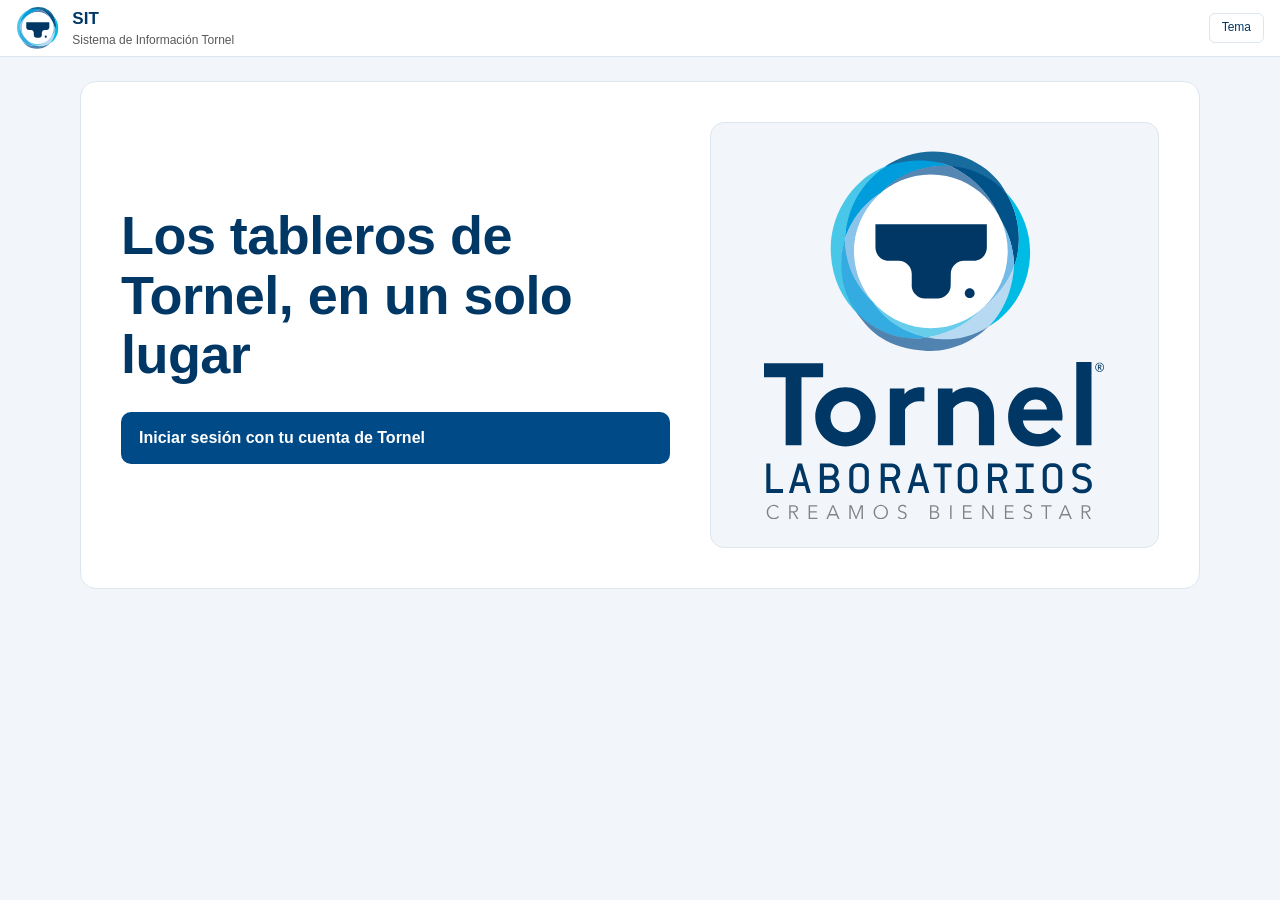
==== commit 2c755bb3: "boton Inicio: enlace a la portada (#/) en el encabezado, visible con un tablero abierto; en ver.html" ====
--- a/sitio/index.html
+++ b/sitio/index.html
@@ -18,6 +18,7 @@
     <img class="marca-iso marca-oscuro" src="marca/tornel-isotipo-oscuro.svg" alt="Laboratorios Tornel" width="44" height="42">
     <div><h1 id="marca">SIT</h1><div class="sub" id="marca-sub">Sistema de Información Tornel</div></div>
     <div class="espacio"></div>
+    <a class="pastilla" id="inicio" href="#/" hidden>Inicio</a>
     <button class="pastilla" id="refrescar" hidden>Actualizar</button>
     <button class="pastilla" id="cambiar" hidden>Cambiar fuente</button>
     <button class="pastilla" id="olvidar" hidden>Olvidar este equipo</button>
--- a/sitio/estilo.css
+++ b/sitio/estilo.css
@@ -55,6 +55,7 @@
 .banda .espacio { flex: 1; }
 .pastilla { border: 1px solid rgba(255, 255, 255, .5); background: rgba(255, 255, 255, .12); color: #fff; padding: 5px 12px; border-radius: 6px; cursor: pointer; font-size: 12px; }
 .pastilla:hover { background: rgba(255, 255, 255, .22); }
+a.pastilla { display: inline-block; text-decoration: none; }
 .menu-btn { display: none; }
 
 /* estructura */
@@ -188,7 +189,7 @@
 body.pagina-ver .banda { flex: none; }
 .ver-estado { max-width: 760px; width: 100%; margin: 24px auto; padding: 0 16px; }
 .ver-estado progress { width: 100%; height: 10px; accent-color: var(--accion); }
-#marco { flex: 1 1 auto; width: 100%; border: 0; background: #fff; min-height: calc(100dvh - 56px); }
+iframe#marco { flex: 1 1 auto; width: 100%; border: 0; background: #fff; min-height: calc(100dvh - 56px); }
 @media (max-width: 860px) { body.pagina-ver .banda-in { height: auto; min-height: 56px; flex-wrap: wrap; padding: 8px 0; row-gap: 6px; } body.pagina-ver .banda .espacio { display: none; } }
 
 nav.lateral:empty { display: none; }
@@ -245,6 +246,10 @@
 
 .landing-imagen { display: grid; place-items: center; }
 .landing-arte { width: 100%; max-width: 340px; height: auto; }
+/* emblema oficial de la gerencia: sin estirar ni efectos; sin versión negativa, el positivo va sobre un recuadro claro */
+.hero-emblema { display: grid; place-items: center; }
+.emblema { width: auto; height: auto; max-width: 100%; max-height: 120px; }
+.emblema.en-chip { background: #fff; padding: 10px 14px; border-radius: 10px; }
 
 /* encabezado plano y minimalista */
 .banda { background: var(--tarjeta); color: var(--tinta); border-bottom: 1px solid var(--linea); }
@@ -289,3 +294,49 @@
 [data-gerencia="control"] { --acento: var(--acc-control); }
 .g-palomita-b { fill: none; stroke: var(--tarjeta); stroke-width: 3.5; stroke-linecap: round; stroke-linejoin: round; }
 .estado-celda.na { background: var(--na-bg); color: var(--tinta2); }
+
+/* v5 · estilo tomado de las pantallas de Stitch y adaptado al Manual de Identidad.
+   Reglas del Manual de Identidad: nada de degradados, sombras, brillos, desenfoques ni animaciones; colores sólo los de la paleta y los estados de siempre. */
+.banda { border-bottom: 1px solid var(--linea); }
+.banda h1 { font-size: 17px; font-weight: 800; }
+
+/* menú lateral: grupos pequeños, íconos propios y marca clara del elemento activo */
+nav.lateral { border-right: 1px solid var(--linea); padding-right: 12px; }
+nav.lateral input { border-radius: 10px; }
+nav.lateral h2 { font-size: 11px; font-weight: 800; letter-spacing: .08em; text-transform: uppercase; margin: 18px 8px 6px; }
+nav.lateral a { display: flex; align-items: center; gap: 10px; padding: 8px 10px; border-radius: 8px; border-left: 3px solid transparent; }
+nav.lateral a:hover { background: var(--fondo); }
+nav.lateral a[aria-current="page"] { background: color-mix(in srgb, var(--acento) 12%, var(--tarjeta)); border-left-color: var(--acento); color: var(--tinta); font-weight: 700; }
+.ico { flex: none; width: 18px; height: 18px; display: inline-grid; place-items: center; color: var(--tinta2); }
+nav.lateral a[aria-current="page"] .ico { color: var(--acento); }
+.ico svg { width: 18px; height: 18px; fill: none; stroke: currentColor; stroke-width: 1.8; stroke-linecap: round; stroke-linejoin: round; }
+
+/* tarjetas: filo superior de color (el estado, o el acento de la gerencia) en lugar del filo izquierdo */
+.tarjeta, .kpi, .total { border-radius: 12px; }
+.kpi { border-top: 3px solid var(--acento); }
+.kpi.ok { border-top-color: var(--ok); } .kpi.warn { border-top-color: var(--warn); } .kpi.bad { border-top-color: var(--bad); } .kpi.na { border-top-color: var(--na); }
+.kpi .et { font-weight: 700; }
+.kpi .val { font-size: 28px; font-weight: 800; }
+.kpi .val.chico { font-size: 18px; font-weight: 700; }
+.tarjeta h3 { font-size: 15px; font-weight: 800; }
+.titulo-tab { font-size: 24px; font-weight: 800; }
+.hero-gerencia { border-left-width: 1px; border-top: 4px solid var(--acento); }
+
+/* tablas más legibles */
+th { background: var(--fondo); font-weight: 700; color: var(--tinta2); }
+tbody tr:nth-child(even) td { background: color-mix(in srgb, var(--fondo) 55%, var(--tarjeta)); }
+td:first-child { font-weight: 700; }
+
+/* portada: panel enmarcado, texto a la izquierda y la marca en su propio recuadro a la derecha */
+.landing { max-width: 1120px; margin: 24px auto; padding: 40px; border: 1px solid var(--linea); border-radius: 16px; background: var(--tarjeta); min-height: 0; }
+.landing-hero { gap: 40px; }
+.landing-titulo { font-weight: 800; }
+.landing-imagen { border: 1px solid var(--linea); border-radius: 14px; padding: 28px; background: var(--fondo); }
+.landing .acciones { flex-direction: column; align-items: stretch; gap: 10px; }
+.landing .acciones .boton { width: 100%; padding: 14px 18px; border-radius: 10px; text-align: left; }
+.landing details.otras { margin-top: 24px; max-width: none; border: 1px solid var(--linea); border-radius: 10px; padding: 12px 14px; }
+@media (max-width: 860px) { .landing { margin: 12px; padding: 20px; } .landing-imagen { padding: 16px; } nav.lateral { border-right: 0; padding-right: 0; } }
+
+
+/* en teléfono el encabezado de la gerencia va en una sola columna (una regla anterior lo dejaba en dos y el texto se encimaba con el emblema) */
+@media (max-width: 860px) { .hero-gerencia { grid-template-columns: minmax(0, 1fr); } }
